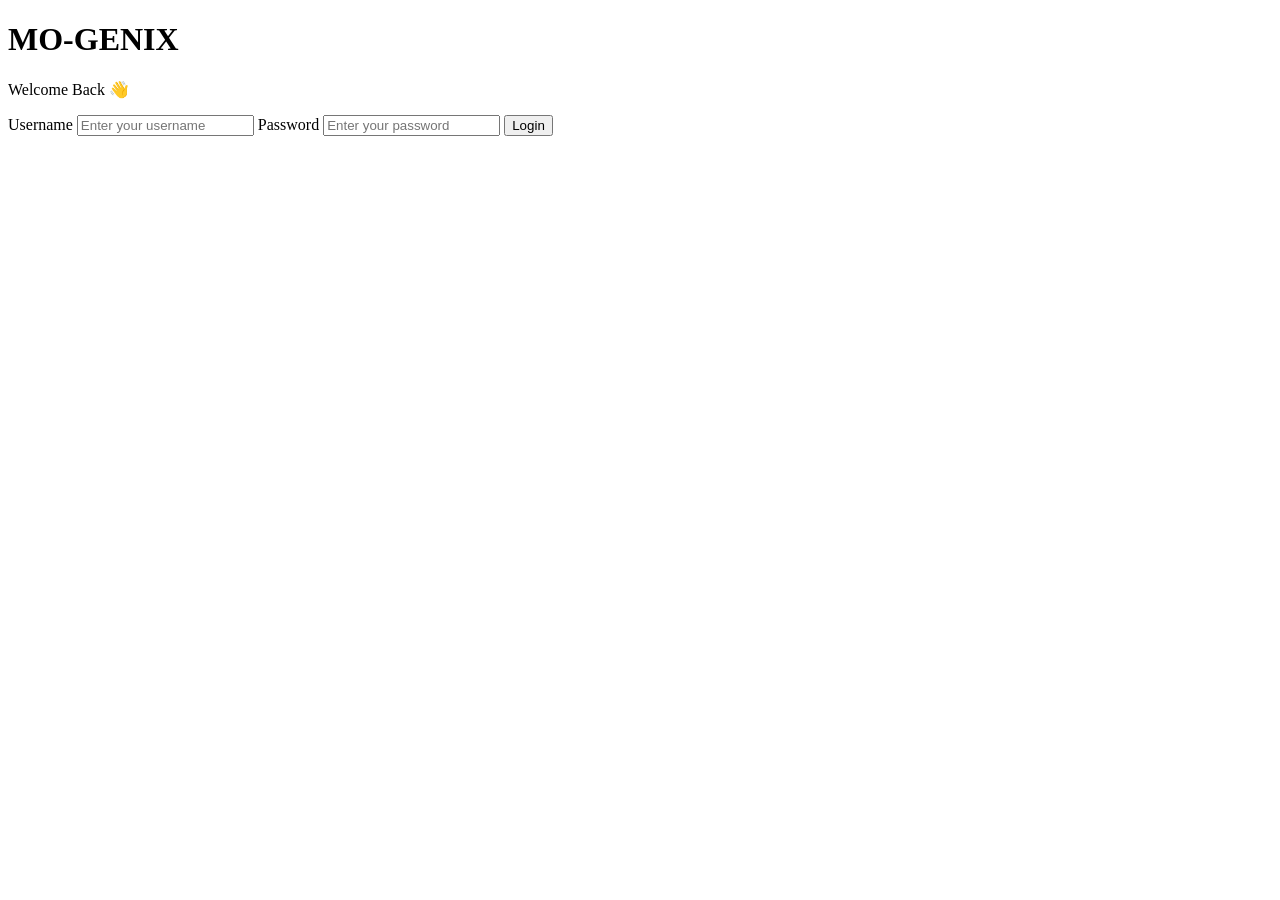
==== index.html @ ff4e6cd8 "Rename index file" ====
<!DOCTYPE html>
<html lang="en">

<head>

    <meta charset="UTF-8">

    <meta name="viewport" content="width=device-width, initial-scale=1.0">

    <title>Login</title>

    <link rel="stylesheet" href="MO1.css">

</head>

<body>

    <div class="login-container">

        <div class="login-box">

            <h1>MO-GENIX</h1>

            <p>Welcome Back 👋</p>

            <form id="loginForm">

                <label>Username</label>

                <input
                    type="text"
                    id="username"
                    placeholder="Enter your username"
                    required
                >

                <label>Password</label>

                <input
                    type="password"
                    id="password"
                    placeholder="Enter your password"
                    required
                >

                <button type="submit">
                    Login
                </button>

            </form>

        </div>

    </div>

    <script src="MO1.js"></script>

</body>

</html>
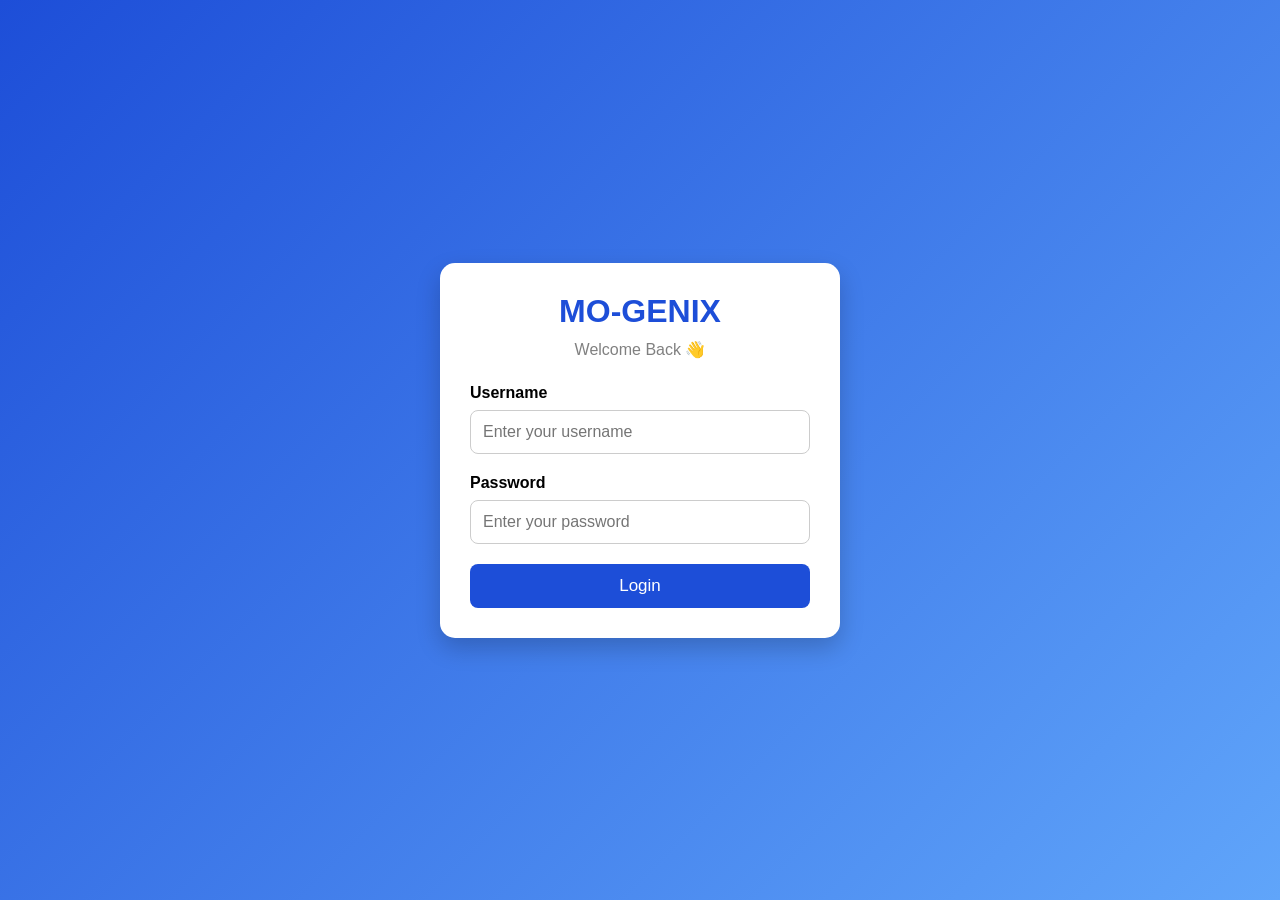
==== commit f313de7b: "Rename index file" ====
--- a/index.html
+++ b/index.html
@@ -9,7 +9,7 @@
 
     <title>Login</title>
 
-    <link rel="stylesheet" href="MO1.css">
+    <link rel="stylesheet" href="MO1.CSS">
 
 </head>
 
@@ -53,7 +53,7 @@
 
     </div>
 
-    <script src="MO1.js"></script>
+    <script src="MO1.JS"></script>
 
 </body>
 
--- a/MO1.CSS
+++ b/MO1.CSS
@@ -0,0 +1,76 @@
+*{
+    margin: 0;
+    padding: 0;
+    box-sizing: border-box;
+    font-family: Arial, sans-serif;
+}
+
+body{
+    margin: 0;
+    padding: 0;
+}
+
+.login-container{
+    width: 100%;
+    height: 100vh;
+    display: flex;
+    justify-content: center;
+    align-items: center;
+    background: linear-gradient(135deg, #1d4ed8, #60a5fa);
+}
+
+.login-box{
+    width: 400px;
+    background: white;
+    padding: 30px;
+    border-radius: 15px;
+    box-shadow: 0 10px 25px rgba(0,0,0,0.2);
+}
+
+.login-box h1{
+    text-align: center;
+    color: #1d4ed8;
+    margin-bottom: 10px;
+}
+
+.login-box p{
+    text-align: center;
+    color: gray;
+    margin-bottom: 25px;
+}
+
+.login-box label{
+    display: block;
+    font-weight: bold;
+    margin-bottom: 8px;
+}
+
+.login-box input{
+    width: 100%;
+    padding: 12px;
+    margin-bottom: 20px;
+    border: 1px solid #ccc;
+    border-radius: 8px;
+    font-size: 16px;
+}
+
+.login-box input:focus{
+    outline: none;
+    border-color: #1d4ed8;
+}
+
+.login-box button{
+    width: 100%;
+    padding: 12px;
+    background: #1d4ed8;
+    color: white;
+    border: none;
+    border-radius: 8px;
+    font-size: 17px;
+    cursor: pointer;
+    transition: 0.3s;
+}
+
+.login-box button:hover{
+    background: #153eaa;
+}
